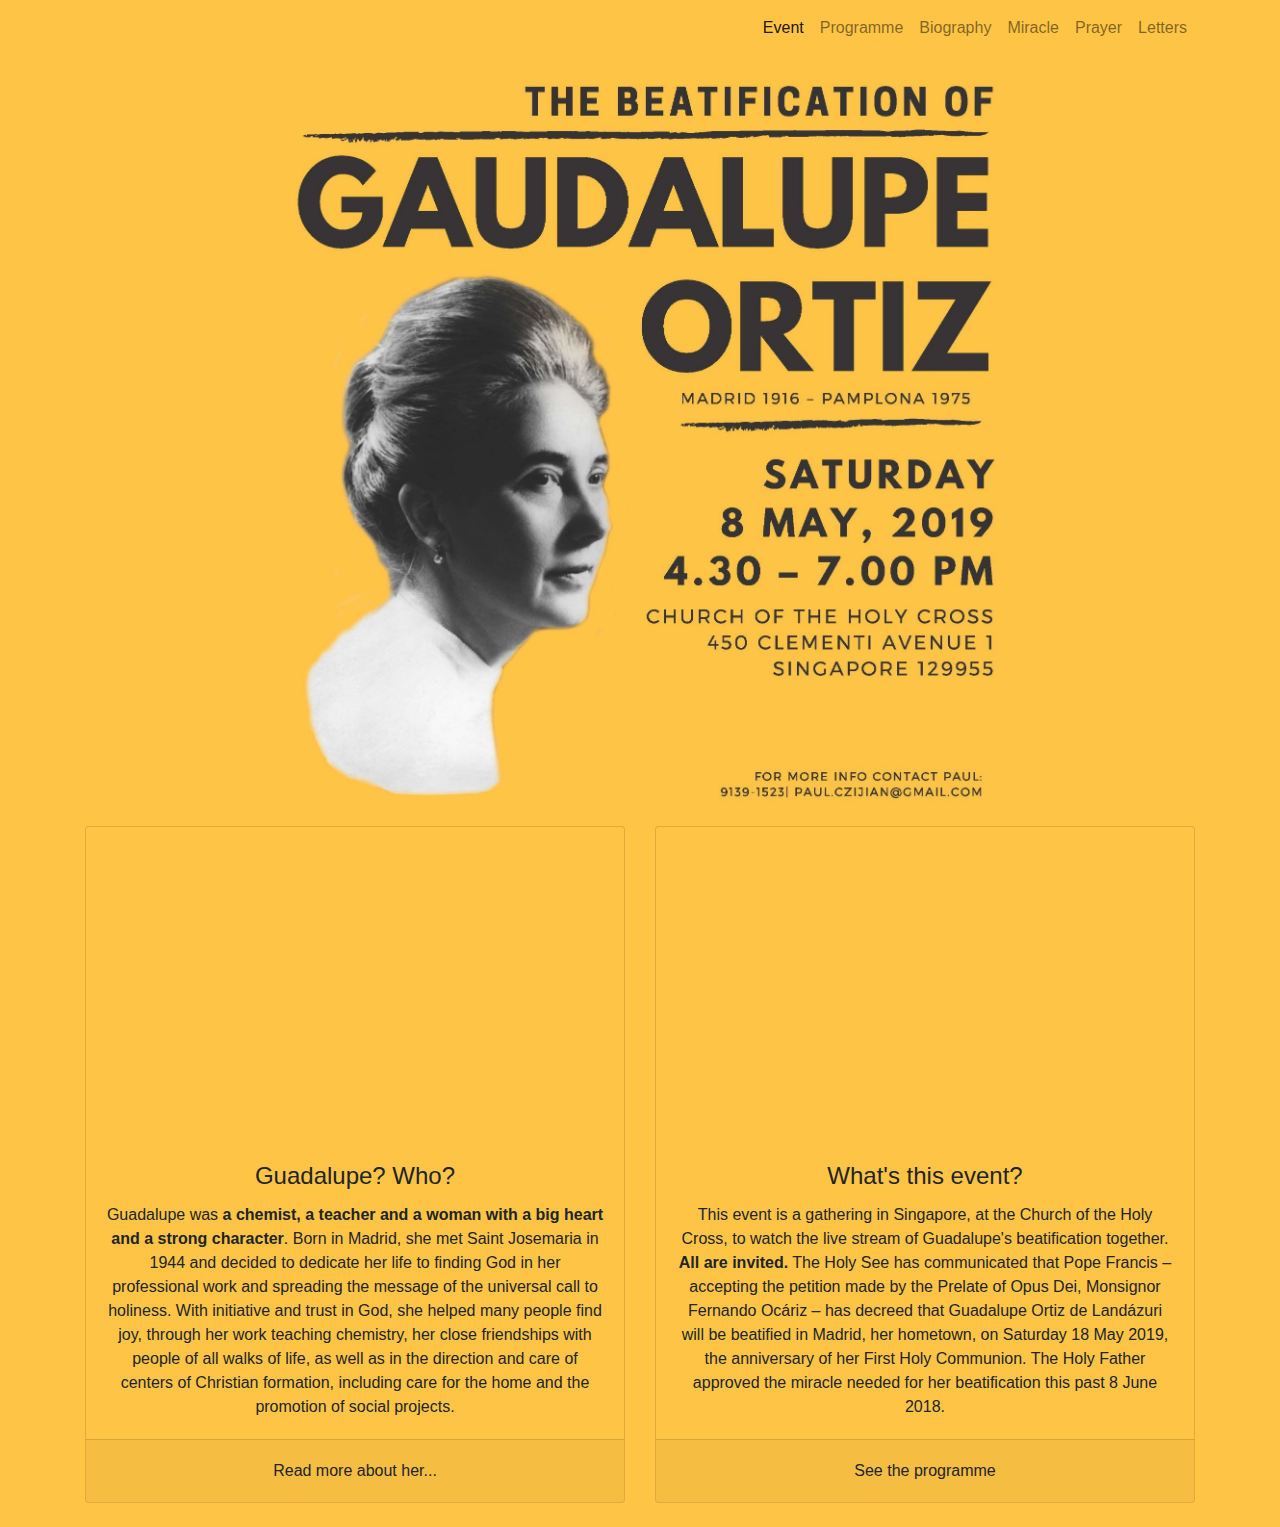
==== index.html @ c4d5bd61 "Initial commit" ====
<!DOCTYPE html>
<html lang="en">

<head>

    <meta charset="utf-8">
    <meta name="viewport" content="width=device-width, initial-scale=1, shrink-to-fit=no">
    <meta name="description" content="">
    <meta name="author" content="">

    <title>The Beatification of Guadalupe Ortiz</title>

    <!-- Bootstrap core CSS -->
    <link href="css/bootstrap.css" rel="stylesheet">
    <link href="css/main.css" rel="stylesheet">

</head>

<body>

<!-- Navigation -->
<nav class="navbar navbar-expand-lg navbar-light static-top">
    <div class="container">
        <button class="navbar-toggler" type="button" data-toggle="collapse" data-target="#navbarResponsive" aria-controls="navbarResponsive" aria-expanded="false" aria-label="Toggle navigation">
            <span class="navbar-toggler-icon"></span>
        </button>
        <div class="collapse navbar-collapse" id="navbarResponsive">
            <ul class="navbar-nav ml-auto">
                <li class="nav-item active">
                    <a class="nav-link" href="index.html">Event
                        <span class="sr-only">(current)</span>
                    </a>
                </li>
                <li class="nav-item">
                    <a class="nav-link" href="programme.html">Programme</a>
                </li>
                <li class="nav-item">
                    <a class="nav-link" href="https://opusdei.org/en-sg/article/biography-of-guadalupe-ortiz/" target="_blank">Biography</a>
                </li>
                <li class="nav-item">
                    <a class="nav-link" href="https://opusdei.org/en-us/article/cure-of-antonio-sedano-miracle-guadalupe-ortiz-de-landazuri/" target="_blank">Miracle</a>
                </li>
                <li class="nav-item">
                    <a class="nav-link" href="https://opusdei.org/en-us/article/prayer-for-guadalupes-intercession/" target="_blank">Prayer</a>
                </li>
                <li class="nav-item">
                    <a class="nav-link" href="https://opusdei.org/en-sg/article/letters-to-a-saint/" target="_blank">Letters</a>
                </li>
            </ul>
        </div>
    </div>
</nav>

<!-- Page Content -->
<div class="container">
    <div class="row">
        <div class="col-lg-12 text-center">
            <img src="img/banner.jpg" style="max-width: 60vw;">
        </div>
    </div>

    <!-- Page Features -->
    <div class="row text-center">
        <div class="col-lg-6 col-md-6 mb-4">
            <div class="card h-100">
                <iframe class="card-img-top" width="560" height="315" src="https://www.youtube.com/embed/BH_UhsJpZUs?controls=0" frameborder="0" allow="accelerometer; autoplay; encrypted-media; gyroscope; picture-in-picture" allowfullscreen></iframe>
                <div class="card-body">
                    <h4 class="card-title">Guadalupe? Who?</h4>
                    <p class="card-text">Guadalupe was <strong>a chemist, a teacher and a woman with a big heart and a strong character</strong>. Born in Madrid, she met Saint Josemaria in 1944 and decided to dedicate her life to finding God in her professional work and spreading the message of the universal call to holiness. With initiative and trust in God, she helped many people find joy, through her work teaching chemistry, her close friendships with people of all walks of life, as well as in the direction and care of centers of Christian formation, including care for the home and the promotion of social projects.</p>
                </div>
                <div class="card-footer">
                    <a href="https://opusdei.org/en-sg/article/biography-of-guadalupe-ortiz/" target="_blank" class="btn">Read more about her...</a>
                </div>
            </div>
        </div>

        <div class="col-lg-6 col-md-6 mb-4">
            <div class="card h-100">
                <iframe class="card-img-top" width="560" height="315" src="https://www.youtube.com/embed/4t2nV6kRVCo?controls=0" frameborder="0" allow="accelerometer; autoplay; encrypted-media; gyroscope; picture-in-picture" allowfullscreen></iframe>
                <div class="card-body">
                    <h4 class="card-title">What's this event?</h4>
                    <p class="card-text">This event is a gathering in Singapore, at the Church of the Holy Cross, to watch the live stream of Guadalupe's beatification together. <strong>All are invited.</strong> The Holy See has communicated that Pope Francis – accepting the petition made by the Prelate of Opus Dei, Monsignor Fernando Ocáriz – has decreed that Guadalupe Ortiz de Landázuri will be beatified in Madrid, her hometown, on Saturday 18 May 2019, the anniversary of her First Holy Communion. The Holy Father approved the miracle needed for her beatification this past 8 June 2018.</p>
                </div>
                <div class="card-footer">
                    <a href="programme.html" class="btn">See the programme</a>
                </div>
            </div>
        </div>

    </div>
    <!-- /.row -->
</div>

<!-- Bootstrap core JavaScript -->
<script src="https://code.jquery.com/jquery-3.3.1.slim.min.js" integrity="sha384-q8i/X+965DzO0rT7abK41JStQIAqVgRVzpbzo5smXKp4YfRvH+8abtTE1Pi6jizo" crossorigin="anonymous"></script>
<script src="https://cdnjs.cloudflare.com/ajax/libs/popper.js/1.14.7/umd/popper.min.js" integrity="sha384-UO2eT0CpHqdSJQ6hJty5KVphtPhzWj9WO1clHTMGa3JDZwrnQq4sF86dIHNDz0W1" crossorigin="anonymous"></script>
<script src="https://stackpath.bootstrapcdn.com/bootstrap/4.3.1/js/bootstrap.min.js" integrity="sha384-JjSmVgyd0p3pXB1rRibZUAYoIIy6OrQ6VrjIEaFf/nJGzIxFDsf4x0xIM+B07jRM" crossorigin="anonymous"></script>

</body>

</html>
---- css/main.css ----
body {
    background: #fec446;
}

.card {
    background: #fec446;
}
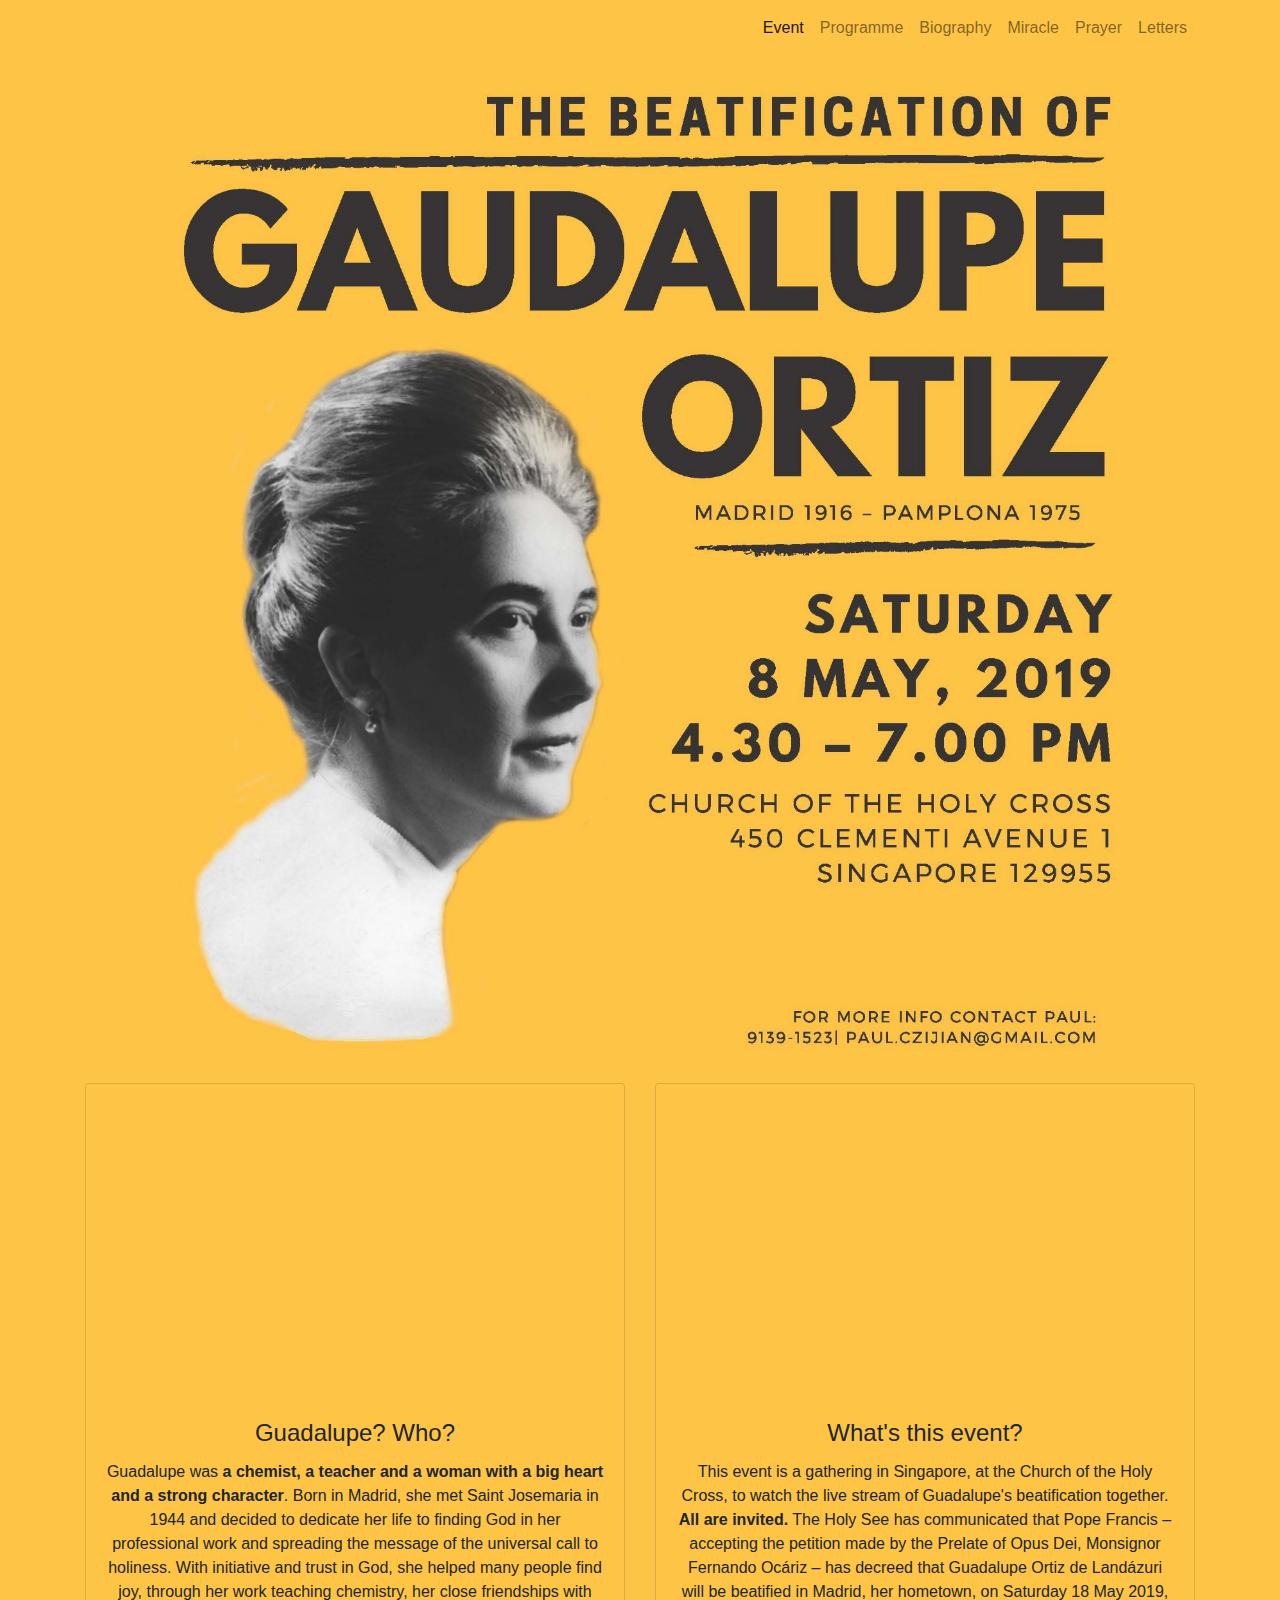
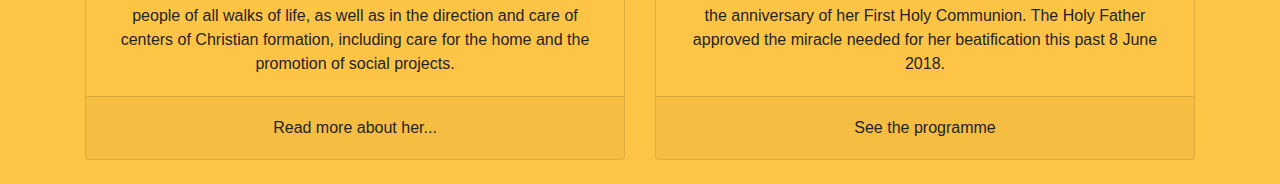
==== commit 9302c350: "Increase size" ====
--- a/index.html
+++ b/index.html
@@ -55,7 +55,7 @@
 <div class="container">
     <div class="row">
         <div class="col-lg-12 text-center">
-            <img src="img/banner.jpg" style="max-width: 60vw;">
+            <img src="img/banner.jpg" style="max-width: 80vw;">
         </div>
     </div>
 
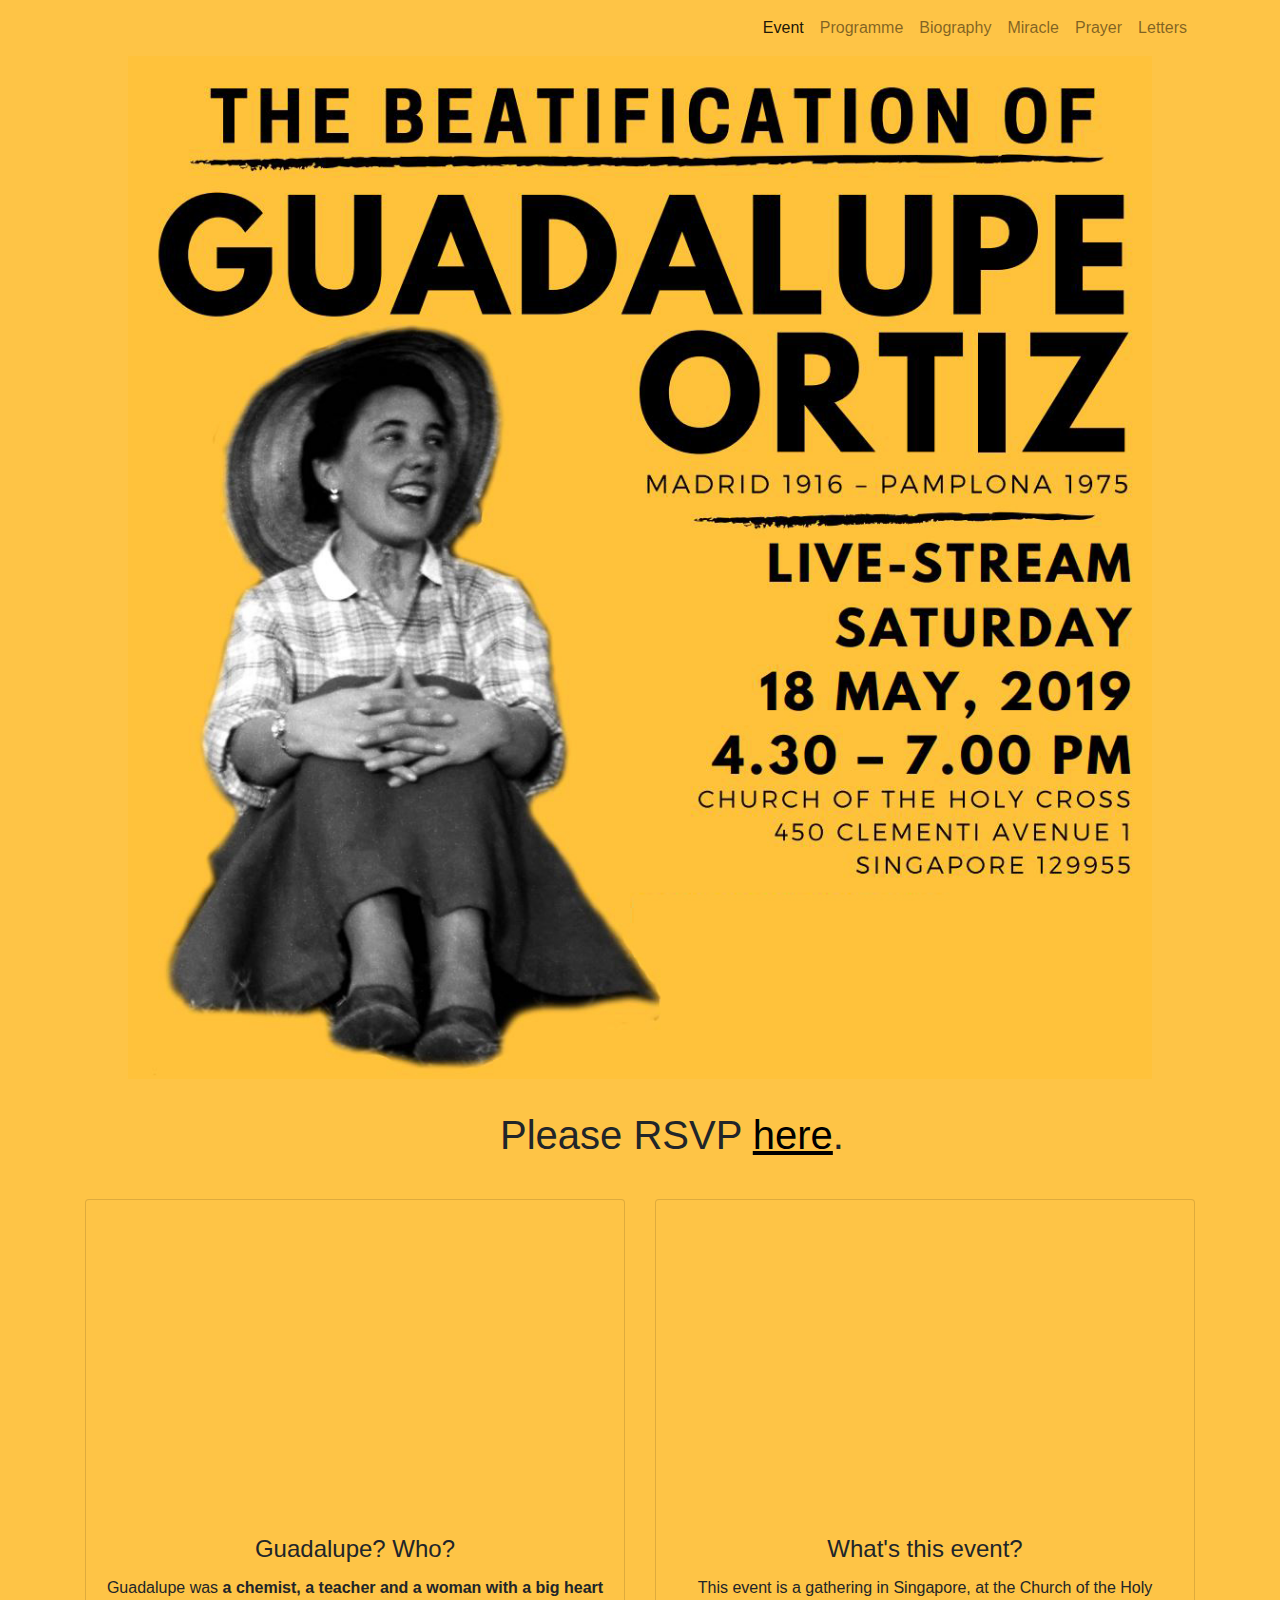
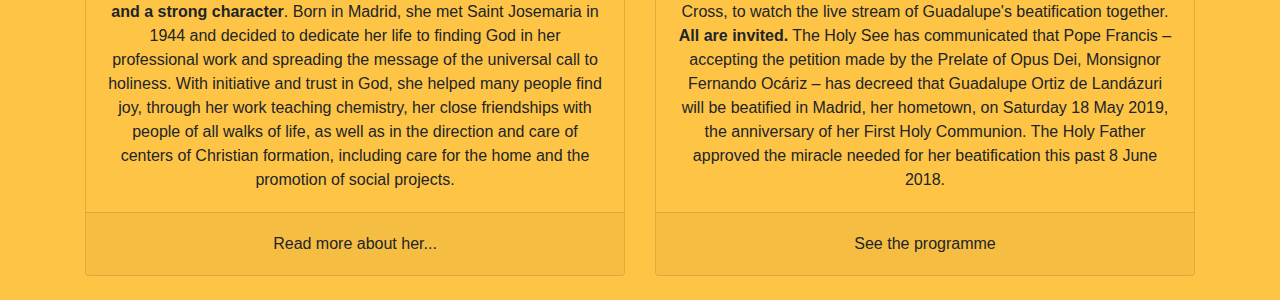
==== commit 43a34fb5: "Add rsvp link." ====
--- a/index.html
+++ b/index.html
@@ -53,9 +53,16 @@
 
 <!-- Page Content -->
 <div class="container">
+
     <div class="row">
         <div class="col-lg-12 text-center">
             <img src="img/banner.jpg" style="max-width: 80vw;">
+        </div>
+    </div>
+
+    <div class="row">
+        <div class="col-lg-12 text-center" style="margin: 2rem;">
+            <h1>Please RSVP <a href="http://tinyurl.com/beat-rsvp" target="_blank" style="color: #000; text-decoration: underline;">here</a>.</h1>
         </div>
     </div>
 
